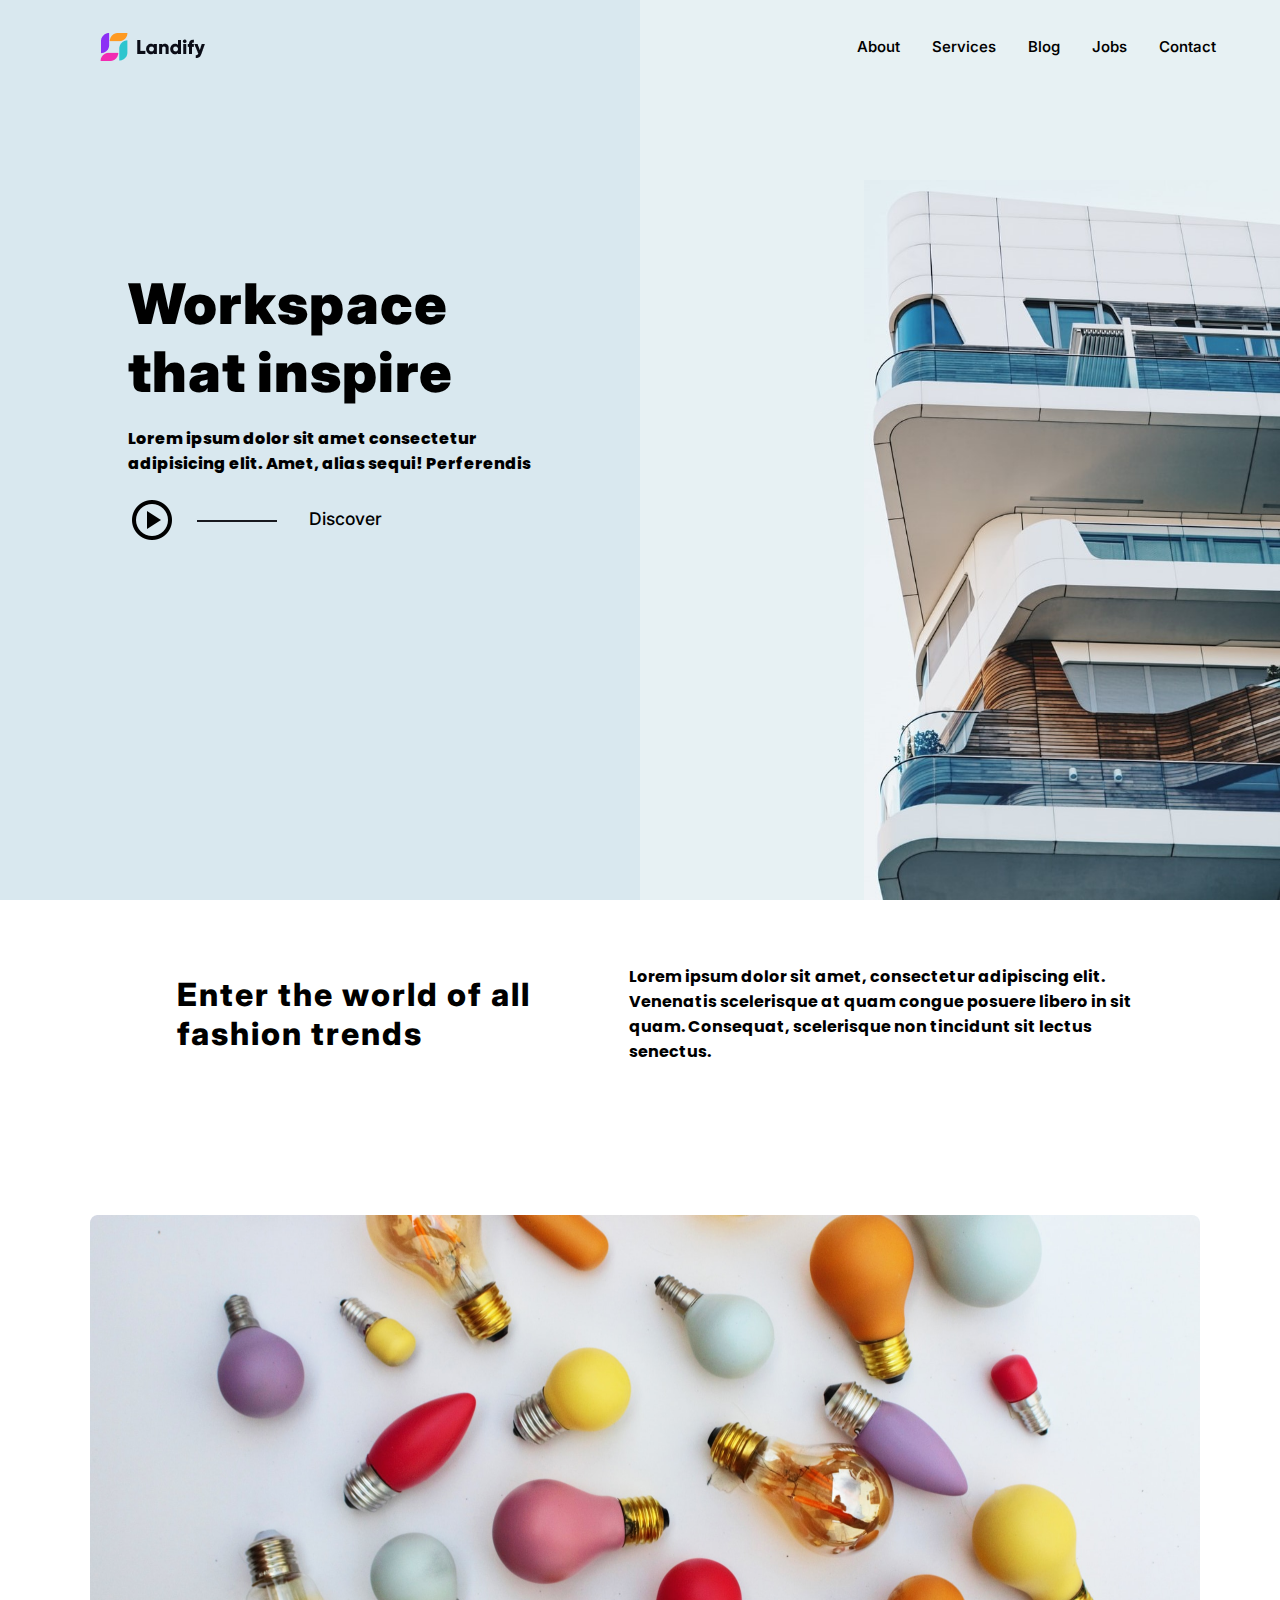
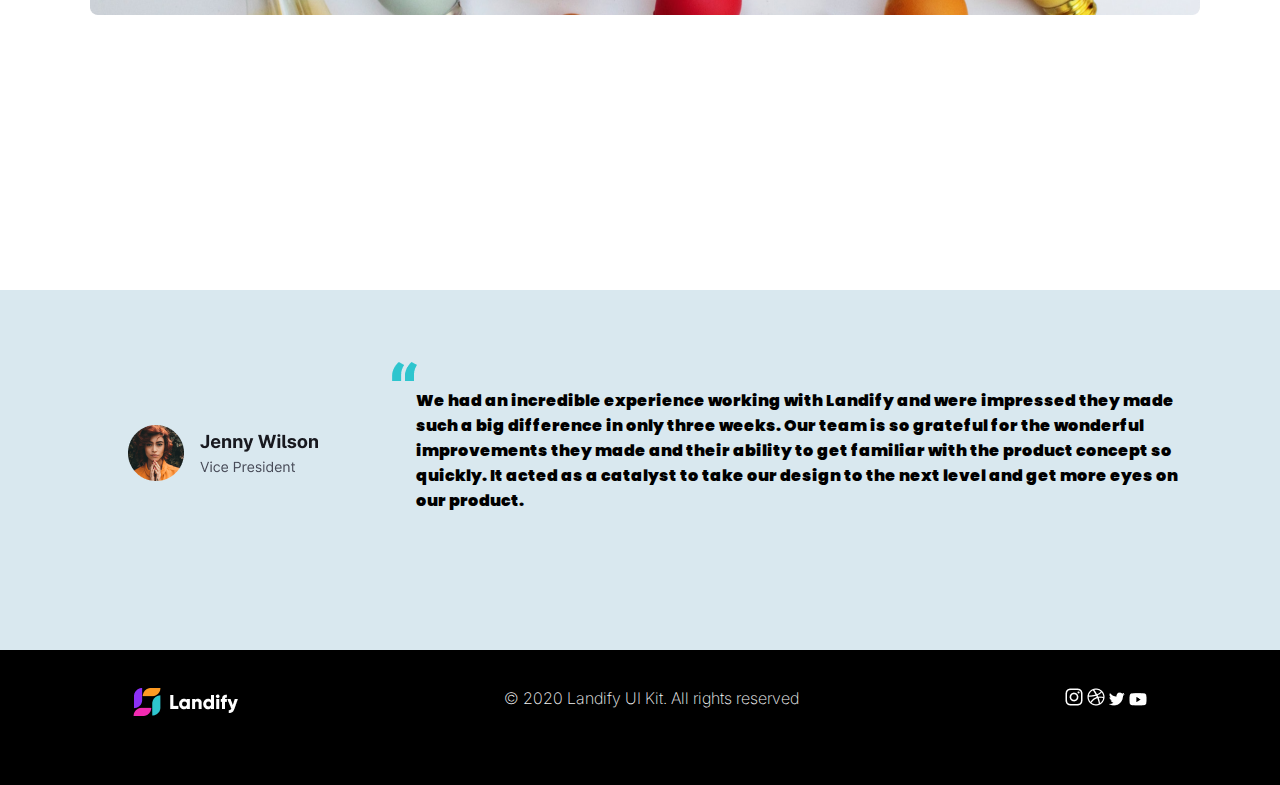
==== home.html @ c8000ab0 "first-commit" ====
<!DOCTYPE html>
<html lang="en">
  <head>
    <meta charset="UTF-8" />
    <meta http-equiv="X-UA-Compatible" content="IE=edge" />
    <meta name="viewport" content="width=device-width, initial-scale=1.0" />
    <link rel="stylesheet" href="https://cdnjs.cloudflare.com/ajax/libs/font-awesome/4.7.0/css/font-awesome.min.css">
    <link rel="stylesheet" type="text/css" href="style.css" />
    <title>Landify: WorkSpace that Inspires</title>
    <link rel="preconnect" href="https://fonts.googleapis.com" />
    <link rel="preconnect" href="https://fonts.gstatic.com" crossorigin />
    <link
      href="https://fonts.googleapis.com/css2?family=Inter:wght@100;500&display=swap"
      rel="stylesheet"
    />
    <link rel="preconnect" href="https://fonts.googleapis.com" />
    <link rel="preconnect" href="https://fonts.gstatic.com" crossorigin />
    <link
      href="https://fonts.googleapis.com/css2?family=Poppins:wght@100&display=swap"
      rel="stylesheet"
    />
    <link rel="icon" type="image/x-icon" href="static\favicon.png" />
  </head>
  <body>
    <div class="base">
      <nav>
        <img class="logo" src="static\logo.png" />
        <ul>
          <li><a href="#about">About</a></li>
          <li><a href="#services">Services</a></li>
          <li><a href="#services">Blog</a></li>
          <li><a href="#services">Jobs</a></li>
          <li><a href="#contact">Contact</a></li>
        </ul>
      </nav>
      <img class="ship" src="static\homeship.jpg" />
      <div class="content">
        <!-- <h4>Hello, my name is</h4> -->
        <h1>Workspace <br />that inspire</h1>
        <p>
          Lorem ipsum dolor sit amet consectetur<br />
          adipisicing elit. Amet, alias sequi! Perferendis
        </p>
        <img src="static/outline_play_circle_black_24dp.png" class="play"/> 
        <img src="static\Line 6line.png" class="line"/>
        <a href="#" class="discover">Discover</p></a>
      </div>
    </div>
    <div class="page_2">
        <div class="info">
            <h2>Enter the world of all <br> fashion trends</h2>
            <p>Lorem ipsum dolor sit amet, consectetur adipiscing elit.<br> Venenatis scelerisque at quam congue posuere libero in sit <br>quam. Consequat, scelerisque non tincidunt sit lectus <br>senectus.</p>
            <br>
            
        </div> 
        <img class="page2_cover" src="static/Imagepage2.png">  
    </div>
    <div class="feedback">
        <div class="review">
            <img class="client" src="static/client.png">
            <p class="reviews"><img class="quotation" src="static/quotation.png"><br>
                &#160 &#160 &#160 &#160
                We had an incredible experience working with Landify and were impressed they made<br>&#160 &#160 &#160 &#160 such a big difference in only three weeks. Our team is so grateful for the wonderful<br>&#160 &#160 &#160 &#160 improvements they made and their ability to get familiar with the product concept so<br>&#160 &#160 &#160 &#160 quickly. It acted as a catalyst to take our design to the next level and get more eyes on<br>&#160 &#160 &#160 &#160 our product.
            </p>
        </div>
    </div>
    <footer>
        <div class="bottom">
            <img src="static/Lightfooterlogo.png" class="f_logo">
            <p class="copyright">&copy 2020 Landify UI Kit. All rights reserved</p>
            <ul>
                <li><a href=""><img src="static\Pathig.png"></a></li>
                <li><a href=""><img src="static\Pathdrub.png"></a></li>
                <li><a href=""><img src="static\Pathtwitter.png"></a></li>
                <li><a href=""><img src="static\Pathyt.png"></a></li>
            </ul>

        </div>
    </footer>
  </body>
</html>
---- style.css ----
* {
  padding: 0;
  margin: 0;
  font-family: "Inter", sans-serif;
  box-sizing: border-box;
}

.logo{
    cursor: pointer;
}
nav {
  display: flex;
  align-items: center;
  justify-content: space-between;
  padding-top: 20px;
  padding-left: 100px;
  padding-right: 50px;
  color: #fff;
  text-decoration: none;
}
nav a {
  color: black;
  text-decoration: none;
}

/* NAVBAR MENU */
nav li {
  display: flex;
  font-weight: 50;
  gap: 1em;
  font-size: 18px;
  list-style: none;
  text-decoration: none;
  display: inline;
  font-weight: 550;
  font-size: 15px;
  line-height: 54px;
  transition: transform .4s;
}
nav li:hover {
    color: #000;
    background-color: rgb(217, 232, 239);
    border-radius: 20px;
    transition: 0.3s ease;
    text-decoration: none;
   }
nav li {
  padding: 5px 14px;
}

.base {
  height: 100vh;
  background: linear-gradient(
    to right,
    rgb(217, 232, 239) 0%,
    rgb(217, 232, 239) 50%,
    rgb(231, 241, 243) 50%,
    rgb(231, 241, 243) 100%
  );
}

.ship {
  height: 80vh;
  width: auto;
  position: absolute;
  right: 0%;
  top: 20%;
}

.content{
    position: absolute;
    top:30%;
    left:10%;
}

.content h1{
    font-weight: 900;
    font-size: 3.5rem;
    letter-spacing: 1px;
    padding-bottom: 5%;
    cursor: pointer;

}

.content p{
    font-family: 'Poppins', sans-serif;
    font-weight: 800;
    padding-bottom: 5% ;
}

.content .line{
    position: absolute;
    top: 90%;
    left: 17%;
}

.content .discover{
    position: absolute;
    top: 85.7%;
    left: 45%;
    font-size: 1.1rem;
    font-weight: 500;
    text-decoration: none;
    color: black;
}

.content .discover a{
    text-decoration: none;
    color: black;
    transition: transform .5s;
}

.discover:hover{
    transform: scale(1.2);
}


/* PAGE 2 */

.page_2{
    height: 110vh;
}

.page_2 .info{
    display: flex;
    text-decoration: none;
    justify-content: space-around;
    padding-left: 10%;
    padding-right: 0%;
    padding-top: 5%;
    align-items: center;
    cursor: pointer;
}

.page_2 h2{
    font-size: 2rem;
    letter-spacing: 2px;
    font-weight: 800;
}

.page_2 p{
    font-family: 'Poppins', sans-serif;
    font-weight: bold;
    cursor: text;
}

.page_2 .page2_cover{
    position: absolute;
    top:135% ;
    left: 7%;
    cursor: pointer;
}


.feedback{
    height: 40vh;
    background: rgba(217, 232, 239, 1);
}

.feedback .client{
    position: absolute;
    top: 225%;
    padding-left: 10%;
    cursor: pointer;
}

.feedback .reviews{
    position: absolute;
    top: 218%;
    right: 8%;
    font-family: 'Poppins', 'Times New Roman', Times, serif;
    font-weight: 900;
}

footer{
    height: 15vh ;
    background-color: black;
    padding-top: 3%;
}

.bottom{
    display: flex;
    justify-content: space-around
}

footer .copyright{
    color: whitesmoke;
    font-weight: 200;
    cursor: pointer;
}

footer ul li{
    list-style: none;
    display: inline;   
}
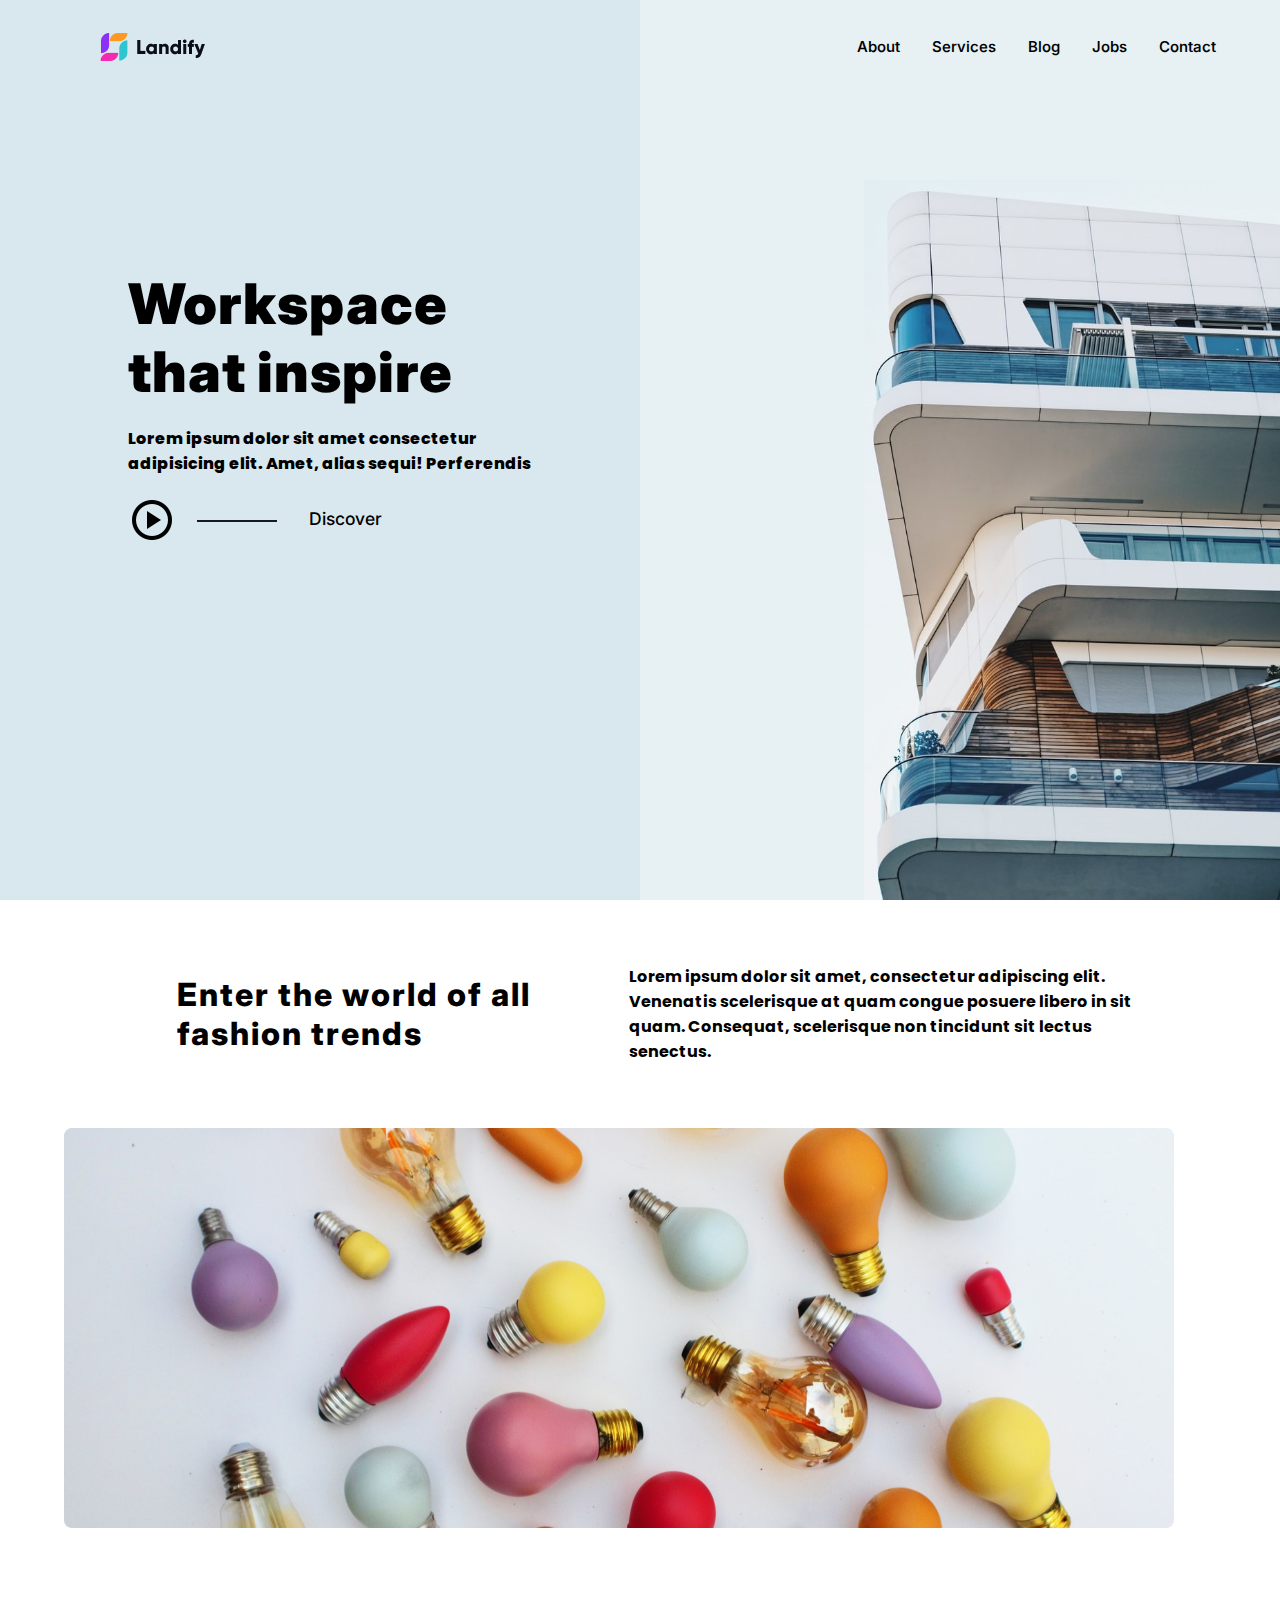
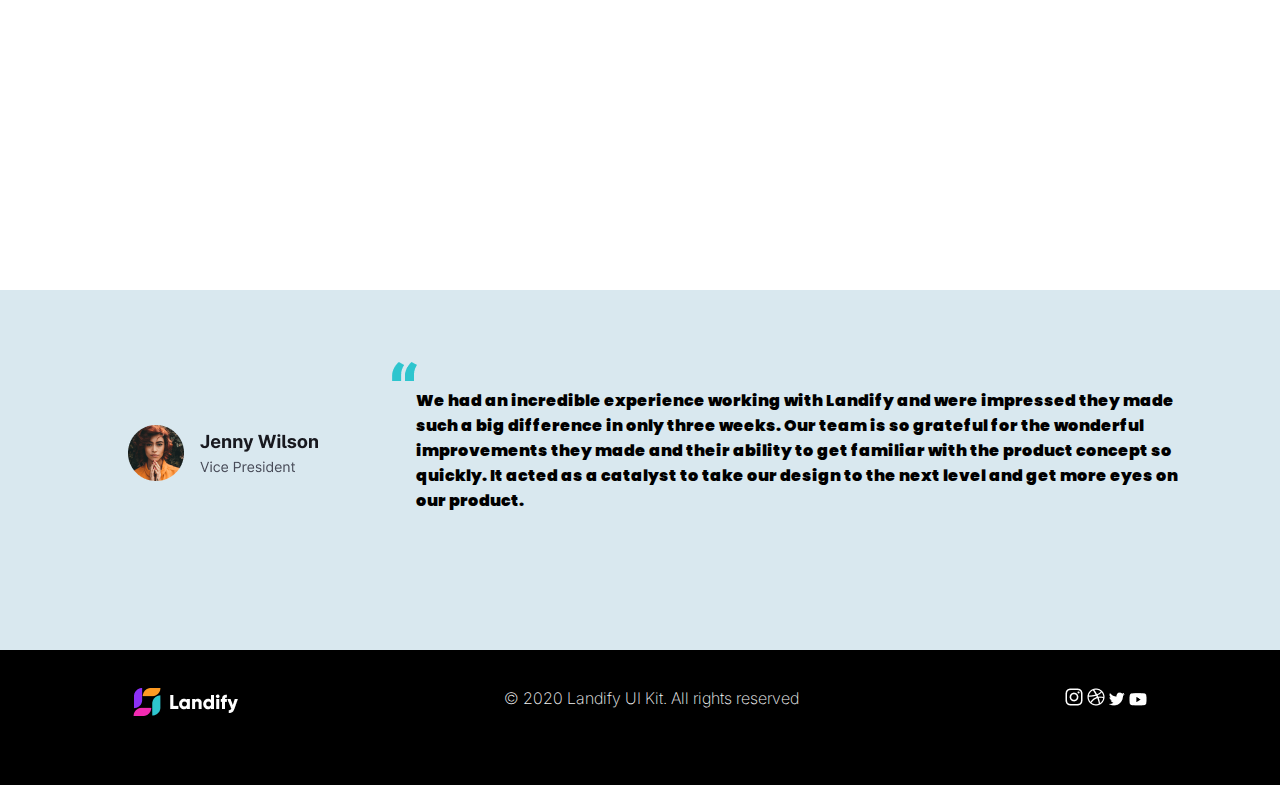
==== commit 0da3e30d: "First-Commit" ====
--- a/home.html
+++ b/home.html
@@ -51,11 +51,13 @@
             <h2>Enter the world of all <br> fashion trends</h2>
             <p>Lorem ipsum dolor sit amet, consectetur adipiscing elit.<br> Venenatis scelerisque at quam congue posuere libero in sit <br>quam. Consequat, scelerisque non tincidunt sit lectus <br>senectus.</p>
             <br>
-            
+               
         </div> 
-        <img class="page2_cover" src="static/Imagepage2.png">  
+        <img class="page2_cover" src="static/Imagepage2.png">
+        
     </div>
     <div class="feedback">
+        <container>
         <div class="review">
             <img class="client" src="static/client.png">
             <p class="reviews"><img class="quotation" src="static/quotation.png"><br>
--- a/style.css
+++ b/style.css
@@ -3,6 +3,8 @@
   margin: 0;
   font-family: "Inter", sans-serif;
   box-sizing: border-box;
+  max-width: 100vw;
+  overflow-x: hidden;
 }
 
 .logo{
@@ -145,10 +147,12 @@
 }
 
 .page_2 .page2_cover{
-    position: absolute;
-    top:135% ;
-    left: 7%;
+    position: relative;
+    padding-top: 5%;
+    padding-left: 5%;
+    padding-right: 5%;
     cursor: pointer;
+    align-items: center;
 }
 
 
